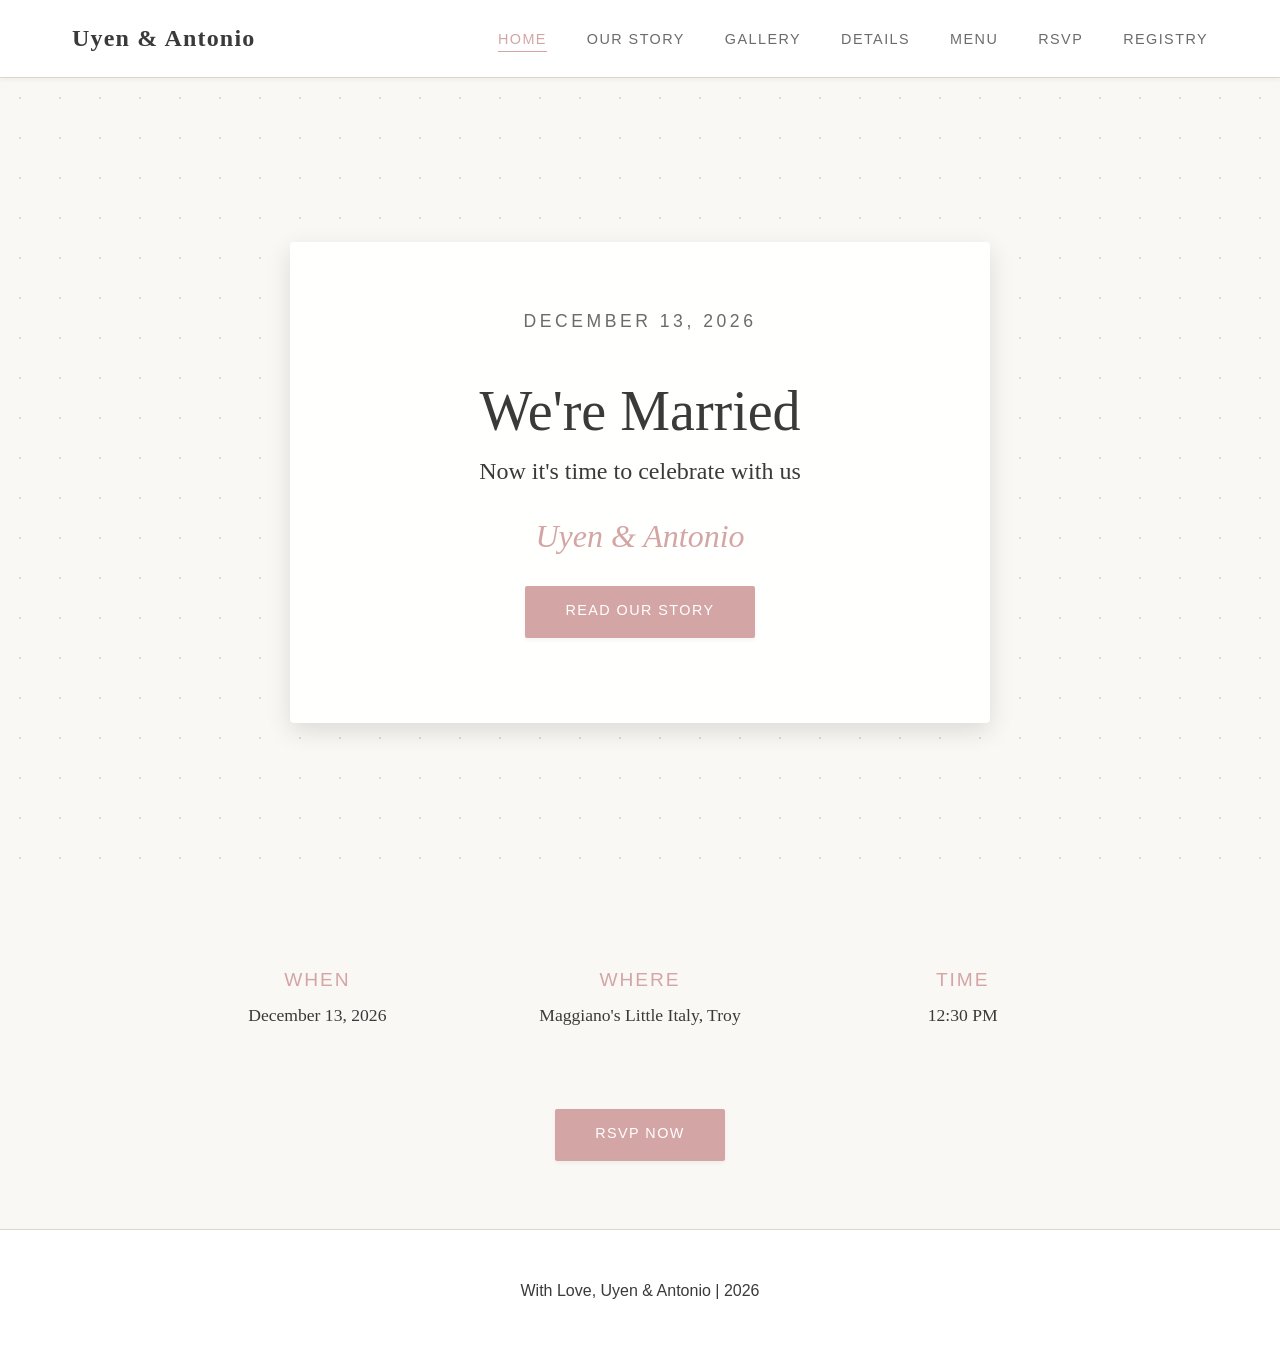
==== index.html @ 2d080576 "Customize site for Uyen & Antonio's wedding" ====
<!DOCTYPE html>
<html lang="en">
<head>
    <meta charset="UTF-8">
    <meta name="viewport" content="width=device-width, initial-scale=1.0">
    <title>Uyen & Antonio's Wedding</title>
    <link rel="stylesheet" href="css/main.css">
</head>
<body>
<!-- Navigation -->
    <nav class="navbar">
        <div class="nav-container">
            <div class="logo">Uyen & Antonio</div>
            <ul class="nav-links">
                <li><a href="index.html" class="active">Home</a></li>
                <li><a href="story.html">Our Story</a></li>
                <li><a href="gallery.html">Gallery</a></li>
                <li><a href="details.html">Details</a></li>
                <li><a href="menu.html">Menu</a></li>
                <li><a href="rsvp.html">RSVP</a></li>
                <li><a href="registry.html">Registry</a></li>
            </ul>
            <div class="hamburger">☰</div>
        </div>
    </nav>

<section class="hero">
  <!-- Simplified Hero Card -->
  <div class="hero-card">
    <p class="date">December 13, 2026</p>
    <h1>We're Married</h1>
    <h2>Now it's time to celebrate with us</h2>
    
    <p class="names">Uyen & Antonio</p>
    <a href="story.html"><button class="cta-button">Read Our Story</button></a>
  </div>
</section>

<!-- Quick Info Cards -->
<section class="quick-info">
  <div class="info-cards">
    <div class="info-card">
        <h3>When</h3>
        <p>December 13, 2026</p>
    </div>
    <div class="info-card">
        <h3>Where</h3>
        <p>Maggiano's Little Italy, Troy</p>
    </div>
    <div class="info-card">
        <h3>Time</h3>
        <p>12:30 PM</p>
    </div>
  </div>
  <div class="cta-section" style="text-align: center;">
            <a href="rsvp.html"><button class="cta-button primary">RSVP Now</button></a>
        </div>
</section>

<!-- Footer -->
    <footer class="footer">
        <p>With Love, Uyen & Antonio | 2026</p>
    </footer>

    <script src="js/main.js"></script>
</body>
</html>
---- css/main.css ----
/* GLOBAL STYLES & VARIABLES */

:root {
    
    --primary-color: #d4a5a5;          /* Soft pink */

    --text-dark: #3a3a3a;
    --text-light: #6b6b6b;
    --bg-light: #faf8f5;               /* Warm off-white */
    --bg-card: #ffffff;                /* Clean white for cards */
    --border-color: #e0d5d0;
    
    /* Spacing */
    --spacing-xs: 0.5rem;
    --spacing-sm: 1rem;
    --spacing-md: 2rem;
    --spacing-lg: 3rem;
    --spacing-xl: 4rem;
    
    /* Typography */
    --font-primary: 'Georgia', 'Times New Roman', serif;
    --font-secondary: -apple-system, BlinkMacSystemFont, 'Segoe UI', sans-serif;
    
    /* Border Radius */
    --radius-sm: 4px;   /* Sharper, more traditional corners */
    --radius-md: 8px;
    --radius-lg: 12px;
    
    /* Shadows - Softened for elegance */
    --shadow-sm: 0 2px 4px rgba(0, 0, 0, 0.05);
    --shadow-md: 0 4px 12px rgba(0, 0, 0, 0.08);
    --shadow-lg: 0 8px 24px rgba(0, 0, 0, 0.12);
}

* {
    margin: 0;
    padding: 0;
    box-sizing: border-box;
}

body {
    font-family: var(--font-secondary);
    color: var(--text-dark);
    background-color: var(--bg-light);
    line-height: 1.6;
    overflow-x: hidden;
}

h1, h2, h3, h4, h5, h6 {
    font-family: var(--font-primary);
    font-weight: 500;
    line-height: 1.3;
}

a {
    text-decoration: none;
    color: inherit;
}

/* NAVIGATION BAR */

.navbar {
    background-color: rgba(255, 255, 255, 0.98);
    border-bottom: 1px solid var(--border-color);
    position: sticky;
    top: 0;
    z-index: 1000;
    box-shadow: var(--shadow-sm);
}

.nav-container {
    max-width: 1200px;
    margin: 0 auto;
    padding: 1.2rem 2rem;
    display: flex;
    justify-content: space-between;
    align-items: center;
}

.logo {
    font-family: var(--font-primary);
    font-size: 1.5rem;
    font-weight: 600;
    color: var(--text-dark); 
    letter-spacing: 0.05em;
}

.nav-links {
    display: flex;
    list-style: none;
    gap: 2.5rem;
}

.nav-links a {
    color: var(--text-light);
    font-size: 0.9rem;
    text-transform: uppercase; 
    letter-spacing: 0.1em;
    transition: color 0.3s ease;
    position: relative;
}

.nav-links a:hover,
.nav-links a.active {
    color: var(--primary-color);
}

/* Underline effect */
.nav-links a::after {
    content: '';
    position: absolute;
    bottom: -5px;
    left: 0;
    width: 0;
    height: 1px;
    background-color: var(--primary-color);
    transition: width 0.3s ease;
}

.nav-links a.active::after,
.nav-links a:hover::after {
    width: 100%;
}

.hamburger {
    display: none;
    font-size: 1.5rem;
    cursor: pointer;
    color: var(--text-dark);
}

/* HERO SECTION (Home Page) */

.hero {
    min-height: 90vh; 
    display: flex;
    align-items: center;
    justify-content: center;
    position: relative;
    background-color: var(--bg-light);
    
    background-image: radial-gradient(#e8d5d5 1px, transparent 1px);
    background-size: 40px 40px; 
    padding: 2rem;
}

.hero-card {
    background-color: rgba(255, 255, 255, 0.95);
    padding: 4rem 3rem;
    max-width: 700px;
    width: 100%;
    text-align: center;
    border: 1px solid white; 
    box-shadow: var(--shadow-lg);
    border-radius: var(--radius-sm); 
    
}

.hero-card h1 {
    font-size: 3.5rem;
    color: var(--text-dark);
    margin-bottom: 0.5rem;
    font-weight: normal;
}

.names {
    font-family: var(--font-primary);
    font-size: 2rem;
    color: var(--primary-color);
    margin: 1.5rem 0;
    font-style: italic;
}

.date {
    font-family: var(--font-secondary);
    font-size: 1.1rem;
    color: var(--text-light);
    text-transform: uppercase;
    letter-spacing: 0.2em;
    margin-bottom: 2.5rem;
    display: block;
}

/* BUTTONS */

.cta-button, .submit-button {
    background-color: var(--primary-color);
    color: white;
    border: none;
    padding: 1rem 2.5rem;
    margin-bottom: 20px;   /* adds consistent space below */
    padding-bottom: 20px;  /* ensures spacing even if margins collapse */
    font-size: 0.9rem;
    text-transform: uppercase;
    letter-spacing: 0.1em;
    border-radius: 2px;
    cursor: pointer;
    transition: all 0.3s ease;
    font-family: var(--font-secondary);
    box-shadow: var(--shadow-sm);
}

.cta-button:hover, .submit-button:hover {
    background-color: #c89595;
    transform: translateY(-2px);
    box-shadow: var(--shadow-md);
}

.submit-button {
    width: 100%;
    margin-top: 0.5rem;
}

/* QUICK INFO SECTION */

.quick-info {
    max-width: 1000px;
    margin: 0 auto;
    padding: var(--spacing-lg) 2rem;
}

.info-cards {
    display: grid;
    grid-template-columns: repeat(3, 1fr); 
    gap: 2rem;
    margin-bottom: var(--spacing-lg);
}

.info-card {
    text-align: center;
    padding: 2rem;
    
}

.info-card h3 {
    color: var(--primary-color);
    font-size: 1.2rem;
    text-transform: uppercase;
    letter-spacing: 0.1em;
    margin-bottom: 0.5rem;
    font-family: var(--font-secondary);
}

.info-card p {
    color: var(--text-dark);
    font-size: 1.1rem;
    font-family: var(--font-primary);
}

/* STORY PAGE */

.story-page {
    max-width: 800px; 
    margin: 0 auto;
    padding: 2rem;
}

.page-header {
    text-align: center;
    padding: var(--spacing-lg) 0;
    margin-bottom: var(--spacing-md);
}

.page-header h1 {
    font-size: 3rem;
    color: var(--text-dark);
    margin-bottom: 0.5rem;
}

.subtitle {
    font-size: 1.1rem;
    color: var(--text-light);
    font-style: italic;
    font-family: var(--font-primary);
}

/* Story Narrative Container*/
.story-narrative {
    display: flex;
    flex-direction: column;
    gap: 3rem;
    margin-bottom: var(--spacing-xl);
}

.story-block {
    text-align: center; 
    padding: 0 1rem;
}

.speaker-name {
    display: block;
    font-family: var(--font-secondary);
    font-weight: 600;
    text-transform: uppercase;
    letter-spacing: 0.15em;
    font-size: 0.9rem;
    color: var(--primary-color);
    margin-bottom: 1rem;
    
}

.story-text {
    font-family: var(--font-primary);
    font-size: 1.2rem;
    line-height: 1.8;
    color: var(--text-dark);
    max-width: 600px;
    margin: 0 auto;
    font-style: italic;
}

/* Timeline - simplified */
.timeline {
    position: relative;
    margin: var(--spacing-xl) 0;
    padding-left: 2rem;
    border-left: 1px solid var(--border-color);
}

.timeline-item {
    margin-bottom: var(--spacing-xl);
    position: relative;
}

.timeline-marker {
    position: absolute;
    left: -2.4rem; 
    top: 0.2rem;
    width: 12px;
    height: 12px;
    border-radius: 50%;
    background-color: var(--primary-color);
   
}

.timeline-content h3 {
    font-family: var(--font-secondary);
    text-transform: uppercase;
    letter-spacing: 0.1em;
    color: var(--text-dark);
    font-size: 1rem;
    margin-bottom: 0.8rem;
}

.timeline-content p {
    color: var(--text-light);
    line-height: 1.8;
}

/* Menu (headers + plain list, no connecting line) */
.menu-sections {
    margin: var(--spacing-xl) 0;
    display: flex;
    flex-direction: column;
    gap: 2rem;
}

.menu-section h3 {
    font-family: var(--font-secondary);
    text-transform: uppercase;
    letter-spacing: 0.1em;
    color: var(--text-dark);
    font-size: 1rem;
    padding-bottom: 0.6rem;
    margin-bottom: 0.8rem;
    border-bottom: 1px solid var(--border-color);
}

.menu-list {
    list-style: none;
    margin: 0;
    padding: 0;
}

.menu-list li {
    color: var(--text-light);
    line-height: 1.8;
}

/* DETAILS & REGISTRY & GALLERY (page containers) */

.details-page, .registry-page, .gallery-page {
    max-width: 1100px;
    margin: 0 auto;
    padding: 2rem;
}

.details-grid, .registry-grid {
    display: grid;
    grid-template-columns: repeat(auto-fit, minmax(300px, 1fr));
    gap: 2rem;
    margin-bottom: var(--spacing-lg);
}

.detail-block, .registry-card {
    background-color: white;
    border: none; 
    border-radius: var(--radius-sm);
    padding: 2.5rem;
    box-shadow: var(--shadow-sm); /* Subtler shadow */
    text-align: center;
}

.block-icon, .icon {
    font-size: 2rem;
    margin-bottom: 1.5rem;
    opacity: 0.8;
}

.detail-primary {
    font-size: 1.1rem;
    margin: 0.3rem 0 1.2rem;
}

.detail-list p {
    color: var(--text-light);
    margin-bottom: 0.4rem;
}

.detail-address {
    color: var(--text-light);
    line-height: 1.6;
}

/* Secondary buttons (e.g. "View Map", registry links) — outlined instead of solid */
.cta-button.secondary {
    background-color: transparent;
    color: var(--primary-color);
    border: 1px solid var(--primary-color);
    box-shadow: none;
}

.cta-button.secondary:hover {
    background-color: var(--primary-color);
    color: white;
}

/* FAQ SECTION */

.faq-section-container {
    max-width: 800px;
    margin: 0 auto;
}

.section-title {
    text-align: center;
    font-size: 1.8rem;
    margin-bottom: 2rem;
}

.faq-list {
    display: flex;
    flex-direction: column;
    gap: 1.25rem;
}

.faq-item {
    background-color: white;
    padding: 1.5rem 2rem;
    border-radius: var(--radius-sm);
    box-shadow: var(--shadow-sm);
}

.faq-item dt {
    font-family: var(--font-primary);
    font-weight: 600;
    color: var(--text-dark);
    font-size: 1.05rem;
    margin-bottom: 0.5rem;
}

.faq-item dd {
    color: var(--text-light);
}

/* FORMS (RSVP)*/

.rsvp-page {
    max-width: 700px;
    margin: 0 auto;
    padding: 2rem;
}

.form-container, .rsvp-form {
    background-color: white;
    border: none;
    box-shadow: var(--shadow-sm);
    border-radius: var(--radius-sm);
    padding: 3rem;
}

.form-group {
    display: flex;
    flex-direction: column;
    gap: 0.6rem;
    margin-bottom: 1.6rem;
}

.form-group label {
    font-family: var(--font-secondary);
    text-transform: uppercase;
    letter-spacing: 0.05em;
    font-size: 0.85rem;
    color: var(--text-light);
}

.form-group input,
.form-group select,
.form-group textarea {
    width: 100%;
    font-family: var(--font-secondary);
    font-size: 1rem;
    color: var(--text-dark);
    border: 1px solid var(--border-color);
    border-radius: 2px;
    padding: 1rem;
    background-color: #fdfdfd;
}

.form-group textarea {
    min-height: 110px;
    resize: vertical;
}

.form-group input:focus,
.form-group select:focus,
.form-group textarea:focus {
    outline: none;
    border-color: var(--primary-color);
    background-color: white;
    box-shadow: none;
}

.radio-group {
    display: flex;
    flex-wrap: wrap;
    gap: 0.75rem 2rem;
}

.radio-group input[type="radio"] {
    width: auto;
    margin-right: 0.5rem;
    accent-color: var(--primary-color);
    cursor: pointer;
}

.radio-group label {
    display: inline-flex;
    align-items: center;
    text-transform: none;
    letter-spacing: normal;
    font-size: 1rem;
    color: var(--text-dark);
    cursor: pointer;
}

.rsvp-page h1 {
    text-align: center;
    font-size: 2.5rem;
    margin-bottom: 2rem;
}


/* FOOTER */

.footer {
    border-top: 1px solid var(--border-color);
    padding: 3rem 2rem;
    text-align: center;
    background-color: white;
}
/* GALLERY SLIDESHOW */
.slideshow-container {
    max-width: 700px;
    position: relative;
    margin: 2rem auto;
}

.slide {
    display: none;
}

.slide img {
    width: 100%;
    height: 480px;
    object-fit: cover;
    border-radius: var(--radius-sm);
    box-shadow: var(--shadow-md);
}

@media (max-width: 600px) {
    .slide img { height: 320px; }
}

/* Next & previous buttons */
.prev, .next {
    cursor: pointer;
    position: absolute;
    top: 50%;
    padding: 1rem;
    color: var(--text-dark);
    font-weight: bold;
    font-size: 1.4rem;
    transition: 0.3s;
    user-select: none;
}

.prev:hover, .next:hover {
    color: var(--primary-color);
}

.prev {
    left: 0;
}

.next {
    right: 0;
}

/* Fade animation */
.fade {
    animation: fadeEffect 1s ease;
}

@keyframes fadeEffect {
    from { opacity: 0.4; }
    to { opacity: 1; }
}

/* Dots */
.slideshow-dots {
    text-align: center;
    margin-top: 1rem;
}

.dot {
    cursor: pointer;
    height: 12px;
    width: 12px;
    margin: 0 4px;
    background-color: #bbb;
    border-radius: 50%;
    display: inline-block;
    transition: background-color 0.4s ease;
}

.dot.active {
    background-color: var(--primary-color);
}

/* RESPONSIVE */

@media (max-width: 768px) {
    .nav-links { display: none; }
    .hamburger { display: block; }

    .nav-links.mobile-active {
        display: flex;
        flex-direction: column;
        gap: 0;
        position: absolute;
        top: 100%;
        left: 0;
        right: 0;
        background-color: var(--bg-card);
        border-bottom: 1px solid var(--border-color);
        box-shadow: var(--shadow-md);
    }

    .nav-links.mobile-active li {
        text-align: center;
        padding: 1rem;
        border-top: 1px solid var(--border-color);
    }

    .nav-container { position: relative; }

    .info-cards { grid-template-columns: 1fr; }

    .hero-card h1 { font-size: 2.5rem; }

    .story-page { padding: 1.5rem; }

    .toast {
        left: 20px;
        right: 20px;
        bottom: 20px;
    }

    .rsvp-success {
        flex-direction: column;
        text-align: center;
    }
}
.toast {
    position: fixed;
    bottom: 30px;
    right: 30px;
    background-color: var(--primary-color);
    color: white;
    padding: 1rem 1.4rem;
    border-radius: var(--radius-sm);
    box-shadow: var(--shadow-md);
    font-size: 0.95rem;
    opacity: 0;
    transform: translateY(20px);
    pointer-events: none;
    transition: opacity 0.4s ease, transform 0.4s ease;
    z-index: 9999;
}

.toast.show {
    opacity: 1;
    transform: translateY(0);
}

/* RSVP SUCCESS MESSAGE */
.rsvp-success {
    display: flex;
    align-items: center;
    gap: 1rem;
    margin-top: 2rem;
    padding: 1.5rem 2rem;
    background-color: #f3ece9;
    border: 1px solid var(--primary-color);
    border-radius: var(--radius-sm);
    box-shadow: var(--shadow-sm);
    text-align: left;
    animation: fadeEffect 0.6s ease;
}

.rsvp-success[hidden] {
    display: none;
}

.rsvp-success-icon {
    font-size: 1.8rem;
    flex-shrink: 0;
}

.rsvp-success p {
    color: var(--text-dark);
    font-family: var(--font-primary);
    font-size: 1.05rem;
}
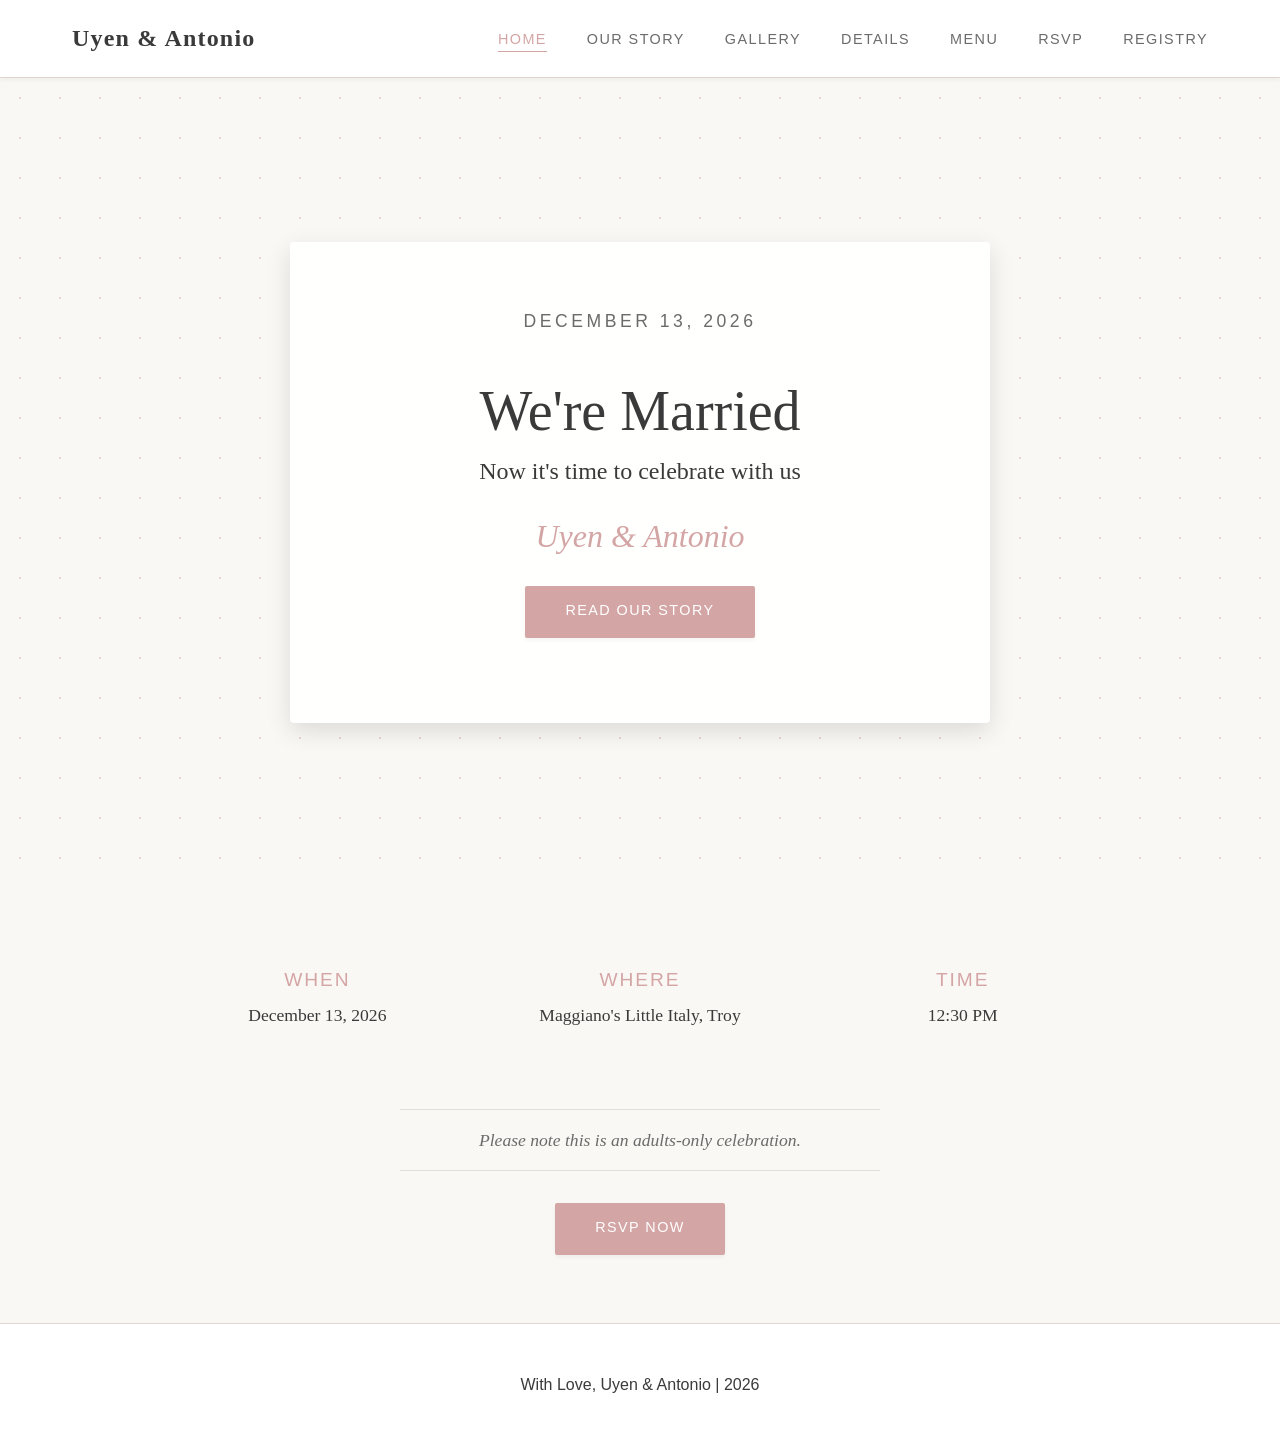
==== commit f79c8bde: "Replace registry PayPal with Zelle QR, hide Amazon card, add adults-only notice" ====
--- a/index.html
+++ b/index.html
@@ -52,6 +52,7 @@
         <p>12:30 PM</p>
     </div>
   </div>
+  <p class="adults-only-note">Please note this is an adults-only celebration.</p>
   <div class="cta-section" style="text-align: center;">
             <a href="rsvp.html"><button class="cta-button primary">RSVP Now</button></a>
         </div>
--- a/css/main.css
+++ b/css/main.css
@@ -274,6 +274,20 @@
     font-family: var(--font-primary);
 }
 
+/* Adults-only notice (home, details, RSVP) — soft note between hairlines */
+.adults-only-note {
+    max-width: 480px;
+    margin: 0 auto var(--spacing-md);
+    padding: 1rem 0;
+    border-top: 1px solid rgba(0, 0, 0, 0.1);
+    border-bottom: 1px solid rgba(0, 0, 0, 0.1);
+    text-align: center;
+    font-size: 1.1rem;
+    color: var(--text-light);
+    font-style: italic;
+    font-family: var(--font-primary);
+}
+
 /* Story Narrative Container*/
 .story-narrative {
     display: flex;
@@ -399,6 +413,27 @@
     padding: 2.5rem;
     box-shadow: var(--shadow-sm); /* Subtler shadow */
     text-align: center;
+}
+
+/* Registry cards stay card-sized and centered, even when only one is shown */
+.registry-grid {
+    grid-template-columns: repeat(auto-fit, minmax(min(300px, 100%), 420px));
+    justify-content: center;
+}
+
+.registry-qr {
+    display: block;
+    width: 100%;
+    max-width: 220px;
+    height: auto;
+    margin: 0 auto 1.25rem;
+}
+
+.registry-zelle-logo {
+    display: block;
+    width: 90px;
+    height: auto;
+    margin: 0 auto;
 }
 
 .block-icon, .icon {
